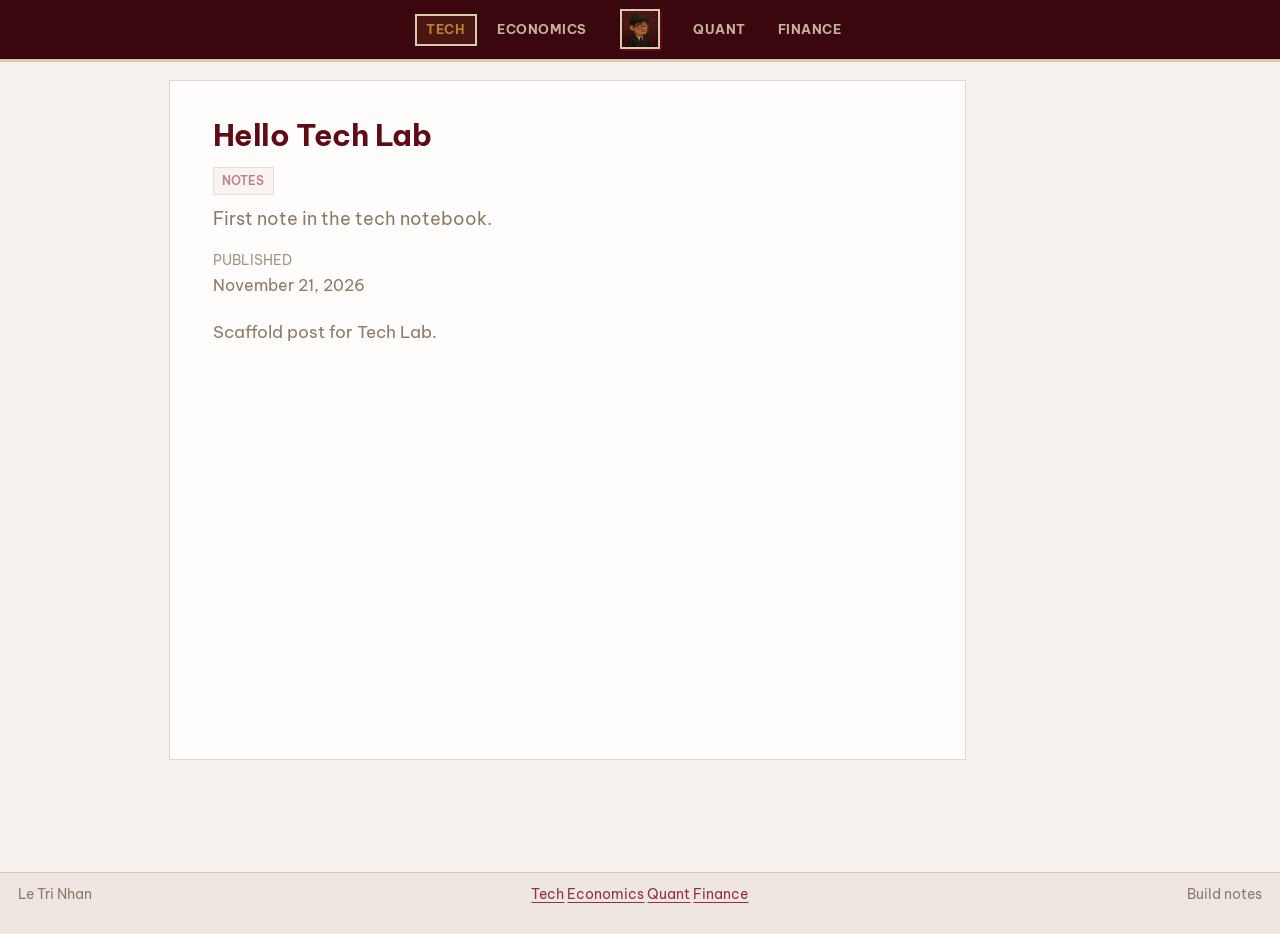
==== posts/hello-tech/index.html @ cac1fa3d "Built site for gh-pages" ====
<!DOCTYPE html>
<html xmlns="http://www.w3.org/1999/xhtml" lang="en" xml:lang="en"><head>

<meta charset="utf-8">
<meta name="generator" content="quarto-1.7.32">

<meta name="viewport" content="width=device-width, initial-scale=1.0, user-scalable=yes">

<meta name="dcterms.date" content="2026-11-21">
<meta name="description" content="First note in the tech notebook.">

<title>Hello Tech Lab – Tech Lab</title>
<style>
code{white-space: pre-wrap;}
span.smallcaps{font-variant: small-caps;}
div.columns{display: flex; gap: min(4vw, 1.5em);}
div.column{flex: auto; overflow-x: auto;}
div.hanging-indent{margin-left: 1.5em; text-indent: -1.5em;}
ul.task-list{list-style: none;}
ul.task-list li input[type="checkbox"] {
  width: 0.8em;
  margin: 0 0.8em 0.2em -1em; /* quarto-specific, see https://github.com/quarto-dev/quarto-cli/issues/4556 */ 
  vertical-align: middle;
}
</style>


<script src="../../site_libs/quarto-nav/quarto-nav.js"></script>
<script src="../../site_libs/quarto-nav/headroom.min.js"></script>
<link href="../../styles/favicon.svg" rel="icon" type="image/svg+xml">
<script src="../../site_libs/clipboard/clipboard.min.js"></script>
<script src="../../site_libs/quarto-html/quarto.js" type="module"></script>
<script src="../../site_libs/quarto-html/tabsets/tabsets.js" type="module"></script>
<script src="../../site_libs/quarto-html/popper.min.js"></script>
<script src="../../site_libs/quarto-html/tippy.umd.min.js"></script>
<script src="../../site_libs/quarto-html/anchor.min.js"></script>
<link href="../../site_libs/quarto-html/tippy.css" rel="stylesheet">
<link href="../../site_libs/quarto-html/quarto-syntax-highlighting-37eea08aefeeee20ff55810ff984fec1.css" rel="stylesheet" id="quarto-text-highlighting-styles">
<script src="../../site_libs/bootstrap/bootstrap.min.js"></script>
<link href="../../site_libs/bootstrap/bootstrap-icons.css" rel="stylesheet">
<link href="../../site_libs/bootstrap/bootstrap-57586d6ea53fc502cd221a1d5264421c.min.css" rel="stylesheet" append-hash="true" id="quarto-bootstrap" data-mode="light">
<script id="quarto-search-options" type="application/json">{
  "language": {
    "search-no-results-text": "No results",
    "search-matching-documents-text": "matching documents",
    "search-copy-link-title": "Copy link to search",
    "search-hide-matches-text": "Hide additional matches",
    "search-more-match-text": "more match in this document",
    "search-more-matches-text": "more matches in this document",
    "search-clear-button-title": "Clear",
    "search-text-placeholder": "",
    "search-detached-cancel-button-title": "Cancel",
    "search-submit-button-title": "Submit",
    "search-label": "Search"
  }
}</script>


</head>

<body class="nav-fixed quarto-light">

<div id="quarto-search-results"></div>
  <header id="quarto-header" class="headroom fixed-top">
    <nav class="navbar navbar-expand-lg " data-bs-theme="dark">
      <div class="navbar-container container-fluid">
      <div class="navbar-brand-container mx-auto">
    <a href="../../index.html" class="navbar-brand navbar-brand-logo">
    <img src="../../styles/avatar.jpg" alt="Le Tri Nhan" class="navbar-logo">
    </a>
  </div>
          <button class="navbar-toggler" type="button" data-bs-toggle="collapse" data-bs-target="#navbarCollapse" aria-controls="navbarCollapse" role="menu" aria-expanded="false" aria-label="Toggle navigation" onclick="if (window.quartoToggleHeadroom) { window.quartoToggleHeadroom(); }">
  <span class="navbar-toggler-icon"></span>
</button>
          <div class="collapse navbar-collapse" id="navbarCollapse">
            <ul class="navbar-nav navbar-nav-scroll me-auto">
  <li class="nav-item">
    <a class="nav-link" href="https://letrinhandn.github.io/tech-lab/"> 
<span class="menu-text">Tech</span></a>
  </li>  
  <li class="nav-item">
    <a class="nav-link" href="https://letrinhandn.github.io/economic-lab/"> 
<span class="menu-text">Economics</span></a>
  </li>  
</ul>
            <ul class="navbar-nav navbar-nav-scroll ms-auto">
  <li class="nav-item">
    <a class="nav-link" href="https://letrinhandn.github.io/quant-theory-lab/"> 
<span class="menu-text">Quant</span></a>
  </li>  
  <li class="nav-item">
    <a class="nav-link" href="https://letrinhandn.github.io/investment-research-lab/"> 
<span class="menu-text">Finance</span></a>
  </li>  
</ul>
          </div> <!-- /navcollapse -->
            <div class="quarto-navbar-tools">
</div>
      </div> <!-- /container-fluid -->
    </nav>
</header>
<!-- content -->
<div id="quarto-content" class="quarto-container page-columns page-rows-contents page-layout-article page-navbar">
<!-- sidebar -->
<!-- margin-sidebar -->
    <div id="quarto-margin-sidebar" class="sidebar margin-sidebar zindex-bottom">
        
    </div>
<!-- main -->
<main class="content" id="quarto-document-content">

<header id="title-block-header" class="quarto-title-block default">
<div class="quarto-title">
<h1 class="title">Hello Tech Lab</h1>
  <div class="quarto-categories">
    <div class="quarto-category">notes</div>
  </div>
  </div>

<div>
  <div class="description">
    First note in the tech notebook.
  </div>
</div>


<div class="quarto-title-meta">

    
    <div>
    <div class="quarto-title-meta-heading">Published</div>
    <div class="quarto-title-meta-contents">
      <p class="date">November 21, 2026</p>
    </div>
  </div>
  
    
  </div>
  


</header>


<p>Scaffold post for Tech Lab.</p>



</main> <!-- /main -->
<script>
document.addEventListener("DOMContentLoaded", function () {
  var brand = document.querySelector(".navbar-brand");
  if (brand) brand.setAttribute("href", "https://letrinhandn.github.io/letrinhan-site/");
});
</script>
<script id="quarto-html-after-body" type="application/javascript">
  window.document.addEventListener("DOMContentLoaded", function (event) {
    const icon = "";
    const anchorJS = new window.AnchorJS();
    anchorJS.options = {
      placement: 'right',
      icon: icon
    };
    anchorJS.add('.anchored');
    const isCodeAnnotation = (el) => {
      for (const clz of el.classList) {
        if (clz.startsWith('code-annotation-')) {                     
          return true;
        }
      }
      return false;
    }
    const onCopySuccess = function(e) {
      // button target
      const button = e.trigger;
      // don't keep focus
      button.blur();
      // flash "checked"
      button.classList.add('code-copy-button-checked');
      var currentTitle = button.getAttribute("title");
      button.setAttribute("title", "Copied!");
      let tooltip;
      if (window.bootstrap) {
        button.setAttribute("data-bs-toggle", "tooltip");
        button.setAttribute("data-bs-placement", "left");
        button.setAttribute("data-bs-title", "Copied!");
        tooltip = new bootstrap.Tooltip(button, 
          { trigger: "manual", 
            customClass: "code-copy-button-tooltip",
            offset: [0, -8]});
        tooltip.show();    
      }
      setTimeout(function() {
        if (tooltip) {
          tooltip.hide();
          button.removeAttribute("data-bs-title");
          button.removeAttribute("data-bs-toggle");
          button.removeAttribute("data-bs-placement");
        }
        button.setAttribute("title", currentTitle);
        button.classList.remove('code-copy-button-checked');
      }, 1000);
      // clear code selection
      e.clearSelection();
    }
    const getTextToCopy = function(trigger) {
        const codeEl = trigger.previousElementSibling.cloneNode(true);
        for (const childEl of codeEl.children) {
          if (isCodeAnnotation(childEl)) {
            childEl.remove();
          }
        }
        return codeEl.innerText;
    }
    const clipboard = new window.ClipboardJS('.code-copy-button:not([data-in-quarto-modal])', {
      text: getTextToCopy
    });
    clipboard.on('success', onCopySuccess);
    if (window.document.getElementById('quarto-embedded-source-code-modal')) {
      const clipboardModal = new window.ClipboardJS('.code-copy-button[data-in-quarto-modal]', {
        text: getTextToCopy,
        container: window.document.getElementById('quarto-embedded-source-code-modal')
      });
      clipboardModal.on('success', onCopySuccess);
    }
      var localhostRegex = new RegExp(/^(?:http|https):\/\/localhost\:?[0-9]*\//);
      var mailtoRegex = new RegExp(/^mailto:/);
        var filterRegex = new RegExp("https:\/\/letrinhandn\.github\.io\/tech-lab");
      var isInternal = (href) => {
          return filterRegex.test(href) || localhostRegex.test(href) || mailtoRegex.test(href);
      }
      // Inspect non-navigation links and adorn them if external
     var links = window.document.querySelectorAll('a[href]:not(.nav-link):not(.navbar-brand):not(.toc-action):not(.sidebar-link):not(.sidebar-item-toggle):not(.pagination-link):not(.no-external):not([aria-hidden]):not(.dropdown-item):not(.quarto-navigation-tool):not(.about-link)');
      for (var i=0; i<links.length; i++) {
        const link = links[i];
        if (!isInternal(link.href)) {
          // undo the damage that might have been done by quarto-nav.js in the case of
          // links that we want to consider external
          if (link.dataset.originalHref !== undefined) {
            link.href = link.dataset.originalHref;
          }
            // target, if specified
            link.setAttribute("target", "_blank");
            if (link.getAttribute("rel") === null) {
              link.setAttribute("rel", "noopener");
            }
        }
      }
    function tippyHover(el, contentFn, onTriggerFn, onUntriggerFn) {
      const config = {
        allowHTML: true,
        maxWidth: 500,
        delay: 100,
        arrow: false,
        appendTo: function(el) {
            return el.parentElement;
        },
        interactive: true,
        interactiveBorder: 10,
        theme: 'quarto',
        placement: 'bottom-start',
      };
      if (contentFn) {
        config.content = contentFn;
      }
      if (onTriggerFn) {
        config.onTrigger = onTriggerFn;
      }
      if (onUntriggerFn) {
        config.onUntrigger = onUntriggerFn;
      }
      window.tippy(el, config); 
    }
    const noterefs = window.document.querySelectorAll('a[role="doc-noteref"]');
    for (var i=0; i<noterefs.length; i++) {
      const ref = noterefs[i];
      tippyHover(ref, function() {
        // use id or data attribute instead here
        let href = ref.getAttribute('data-footnote-href') || ref.getAttribute('href');
        try { href = new URL(href).hash; } catch {}
        const id = href.replace(/^#\/?/, "");
        const note = window.document.getElementById(id);
        if (note) {
          return note.innerHTML;
        } else {
          return "";
        }
      });
    }
    const xrefs = window.document.querySelectorAll('a.quarto-xref');
    const processXRef = (id, note) => {
      // Strip column container classes
      const stripColumnClz = (el) => {
        el.classList.remove("page-full", "page-columns");
        if (el.children) {
          for (const child of el.children) {
            stripColumnClz(child);
          }
        }
      }
      stripColumnClz(note)
      if (id === null || id.startsWith('sec-')) {
        // Special case sections, only their first couple elements
        const container = document.createElement("div");
        if (note.children && note.children.length > 2) {
          container.appendChild(note.children[0].cloneNode(true));
          for (let i = 1; i < note.children.length; i++) {
            const child = note.children[i];
            if (child.tagName === "P" && child.innerText === "") {
              continue;
            } else {
              container.appendChild(child.cloneNode(true));
              break;
            }
          }
          if (window.Quarto?.typesetMath) {
            window.Quarto.typesetMath(container);
          }
          return container.innerHTML
        } else {
          if (window.Quarto?.typesetMath) {
            window.Quarto.typesetMath(note);
          }
          return note.innerHTML;
        }
      } else {
        // Remove any anchor links if they are present
        const anchorLink = note.querySelector('a.anchorjs-link');
        if (anchorLink) {
          anchorLink.remove();
        }
        if (window.Quarto?.typesetMath) {
          window.Quarto.typesetMath(note);
        }
        if (note.classList.contains("callout")) {
          return note.outerHTML;
        } else {
          return note.innerHTML;
        }
      }
    }
    for (var i=0; i<xrefs.length; i++) {
      const xref = xrefs[i];
      tippyHover(xref, undefined, function(instance) {
        instance.disable();
        let url = xref.getAttribute('href');
        let hash = undefined; 
        if (url.startsWith('#')) {
          hash = url;
        } else {
          try { hash = new URL(url).hash; } catch {}
        }
        if (hash) {
          const id = hash.replace(/^#\/?/, "");
          const note = window.document.getElementById(id);
          if (note !== null) {
            try {
              const html = processXRef(id, note.cloneNode(true));
              instance.setContent(html);
            } finally {
              instance.enable();
              instance.show();
            }
          } else {
            // See if we can fetch this
            fetch(url.split('#')[0])
            .then(res => res.text())
            .then(html => {
              const parser = new DOMParser();
              const htmlDoc = parser.parseFromString(html, "text/html");
              const note = htmlDoc.getElementById(id);
              if (note !== null) {
                const html = processXRef(id, note);
                instance.setContent(html);
              } 
            }).finally(() => {
              instance.enable();
              instance.show();
            });
          }
        } else {
          // See if we can fetch a full url (with no hash to target)
          // This is a special case and we should probably do some content thinning / targeting
          fetch(url)
          .then(res => res.text())
          .then(html => {
            const parser = new DOMParser();
            const htmlDoc = parser.parseFromString(html, "text/html");
            const note = htmlDoc.querySelector('main.content');
            if (note !== null) {
              // This should only happen for chapter cross references
              // (since there is no id in the URL)
              // remove the first header
              if (note.children.length > 0 && note.children[0].tagName === "HEADER") {
                note.children[0].remove();
              }
              const html = processXRef(null, note);
              instance.setContent(html);
            } 
          }).finally(() => {
            instance.enable();
            instance.show();
          });
        }
      }, function(instance) {
      });
    }
        let selectedAnnoteEl;
        const selectorForAnnotation = ( cell, annotation) => {
          let cellAttr = 'data-code-cell="' + cell + '"';
          let lineAttr = 'data-code-annotation="' +  annotation + '"';
          const selector = 'span[' + cellAttr + '][' + lineAttr + ']';
          return selector;
        }
        const selectCodeLines = (annoteEl) => {
          const doc = window.document;
          const targetCell = annoteEl.getAttribute("data-target-cell");
          const targetAnnotation = annoteEl.getAttribute("data-target-annotation");
          const annoteSpan = window.document.querySelector(selectorForAnnotation(targetCell, targetAnnotation));
          const lines = annoteSpan.getAttribute("data-code-lines").split(",");
          const lineIds = lines.map((line) => {
            return targetCell + "-" + line;
          })
          let top = null;
          let height = null;
          let parent = null;
          if (lineIds.length > 0) {
              //compute the position of the single el (top and bottom and make a div)
              const el = window.document.getElementById(lineIds[0]);
              top = el.offsetTop;
              height = el.offsetHeight;
              parent = el.parentElement.parentElement;
            if (lineIds.length > 1) {
              const lastEl = window.document.getElementById(lineIds[lineIds.length - 1]);
              const bottom = lastEl.offsetTop + lastEl.offsetHeight;
              height = bottom - top;
            }
            if (top !== null && height !== null && parent !== null) {
              // cook up a div (if necessary) and position it 
              let div = window.document.getElementById("code-annotation-line-highlight");
              if (div === null) {
                div = window.document.createElement("div");
                div.setAttribute("id", "code-annotation-line-highlight");
                div.style.position = 'absolute';
                parent.appendChild(div);
              }
              div.style.top = top - 2 + "px";
              div.style.height = height + 4 + "px";
              div.style.left = 0;
              let gutterDiv = window.document.getElementById("code-annotation-line-highlight-gutter");
              if (gutterDiv === null) {
                gutterDiv = window.document.createElement("div");
                gutterDiv.setAttribute("id", "code-annotation-line-highlight-gutter");
                gutterDiv.style.position = 'absolute';
                const codeCell = window.document.getElementById(targetCell);
                const gutter = codeCell.querySelector('.code-annotation-gutter');
                gutter.appendChild(gutterDiv);
              }
              gutterDiv.style.top = top - 2 + "px";
              gutterDiv.style.height = height + 4 + "px";
            }
            selectedAnnoteEl = annoteEl;
          }
        };
        const unselectCodeLines = () => {
          const elementsIds = ["code-annotation-line-highlight", "code-annotation-line-highlight-gutter"];
          elementsIds.forEach((elId) => {
            const div = window.document.getElementById(elId);
            if (div) {
              div.remove();
            }
          });
          selectedAnnoteEl = undefined;
        };
          // Handle positioning of the toggle
      window.addEventListener(
        "resize",
        throttle(() => {
          elRect = undefined;
          if (selectedAnnoteEl) {
            selectCodeLines(selectedAnnoteEl);
          }
        }, 10)
      );
      function throttle(fn, ms) {
      let throttle = false;
      let timer;
        return (...args) => {
          if(!throttle) { // first call gets through
              fn.apply(this, args);
              throttle = true;
          } else { // all the others get throttled
              if(timer) clearTimeout(timer); // cancel #2
              timer = setTimeout(() => {
                fn.apply(this, args);
                timer = throttle = false;
              }, ms);
          }
        };
      }
        // Attach click handler to the DT
        const annoteDls = window.document.querySelectorAll('dt[data-target-cell]');
        for (const annoteDlNode of annoteDls) {
          annoteDlNode.addEventListener('click', (event) => {
            const clickedEl = event.target;
            if (clickedEl !== selectedAnnoteEl) {
              unselectCodeLines();
              const activeEl = window.document.querySelector('dt[data-target-cell].code-annotation-active');
              if (activeEl) {
                activeEl.classList.remove('code-annotation-active');
              }
              selectCodeLines(clickedEl);
              clickedEl.classList.add('code-annotation-active');
            } else {
              // Unselect the line
              unselectCodeLines();
              clickedEl.classList.remove('code-annotation-active');
            }
          });
        }
    const findCites = (el) => {
      const parentEl = el.parentElement;
      if (parentEl) {
        const cites = parentEl.dataset.cites;
        if (cites) {
          return {
            el,
            cites: cites.split(' ')
          };
        } else {
          return findCites(el.parentElement)
        }
      } else {
        return undefined;
      }
    };
    var bibliorefs = window.document.querySelectorAll('a[role="doc-biblioref"]');
    for (var i=0; i<bibliorefs.length; i++) {
      const ref = bibliorefs[i];
      const citeInfo = findCites(ref);
      if (citeInfo) {
        tippyHover(citeInfo.el, function() {
          var popup = window.document.createElement('div');
          citeInfo.cites.forEach(function(cite) {
            var citeDiv = window.document.createElement('div');
            citeDiv.classList.add('hanging-indent');
            citeDiv.classList.add('csl-entry');
            var biblioDiv = window.document.getElementById('ref-' + cite);
            if (biblioDiv) {
              citeDiv.innerHTML = biblioDiv.innerHTML;
            }
            popup.appendChild(citeDiv);
          });
          return popup.innerHTML;
        });
      }
    }
  });
  </script>
</div> <!-- /content -->
<footer class="footer">
  <div class="nav-footer">
    <div class="nav-footer-left">
<p>Le Tri Nhan</p>
</div>   
    <div class="nav-footer-center">
<p><a href="https://letrinhandn.github.io/tech-lab/">Tech</a> <a href="https://letrinhandn.github.io/economic-lab/">Economics</a> <a href="https://letrinhandn.github.io/quant-theory-lab/">Quant</a> <a href="https://letrinhandn.github.io/investment-research-lab/">Finance</a></p>
</div>
    <div class="nav-footer-right">
<p>Build notes</p>
</div>
  </div>
</footer>




</body></html>
---- site_libs/quarto-html/tippy.css ----
.tippy-box[data-animation=fade][data-state=hidden]{opacity:0}[data-tippy-root]{max-width:calc(100vw - 10px)}.tippy-box{position:relative;background-color:#333;color:#fff;border-radius:4px;font-size:14px;line-height:1.4;white-space:normal;outline:0;transition-property:transform,visibility,opacity}.tippy-box[data-placement^=top]>.tippy-arrow{bottom:0}.tippy-box[data-placement^=top]>.tippy-arrow:before{bottom:-7px;left:0;border-width:8px 8px 0;border-top-color:initial;transform-origin:center top}.tippy-box[data-placement^=bottom]>.tippy-arrow{top:0}.tippy-box[data-placement^=bottom]>.tippy-arrow:before{top:-7px;left:0;border-width:0 8px 8px;border-bottom-color:initial;transform-origin:center bottom}.tippy-box[data-placement^=left]>.tippy-arrow{right:0}.tippy-box[data-placement^=left]>.tippy-arrow:before{border-width:8px 0 8px 8px;border-left-color:initial;right:-7px;transform-origin:center left}.tippy-box[data-placement^=right]>.tippy-arrow{left:0}.tippy-box[data-placement^=right]>.tippy-arrow:before{left:-7px;border-width:8px 8px 8px 0;border-right-color:initial;transform-origin:center right}.tippy-box[data-inertia][data-state=visible]{transition-timing-function:cubic-bezier(.54,1.5,.38,1.11)}.tippy-arrow{width:16px;height:16px;color:#333}.tippy-arrow:before{content:"";position:absolute;border-color:transparent;border-style:solid}.tippy-content{position:relative;padding:5px 9px;z-index:1}
---- site_libs/quarto-html/quarto-syntax-highlighting-37eea08aefeeee20ff55810ff984fec1.css ----
/* quarto syntax highlight colors */
:root {
  --quarto-hl-ot-color: #003B4F;
  --quarto-hl-at-color: #657422;
  --quarto-hl-ss-color: #20794D;
  --quarto-hl-an-color: #5E5E5E;
  --quarto-hl-fu-color: #4758AB;
  --quarto-hl-st-color: #20794D;
  --quarto-hl-cf-color: #003B4F;
  --quarto-hl-op-color: #5E5E5E;
  --quarto-hl-er-color: #AD0000;
  --quarto-hl-bn-color: #AD0000;
  --quarto-hl-al-color: #AD0000;
  --quarto-hl-va-color: #111111;
  --quarto-hl-bu-color: inherit;
  --quarto-hl-ex-color: inherit;
  --quarto-hl-pp-color: #AD0000;
  --quarto-hl-in-color: #5E5E5E;
  --quarto-hl-vs-color: #20794D;
  --quarto-hl-wa-color: #5E5E5E;
  --quarto-hl-do-color: #5E5E5E;
  --quarto-hl-im-color: #00769E;
  --quarto-hl-ch-color: #20794D;
  --quarto-hl-dt-color: #AD0000;
  --quarto-hl-fl-color: #AD0000;
  --quarto-hl-co-color: #5E5E5E;
  --quarto-hl-cv-color: #5E5E5E;
  --quarto-hl-cn-color: #8f5902;
  --quarto-hl-sc-color: #5E5E5E;
  --quarto-hl-dv-color: #AD0000;
  --quarto-hl-kw-color: #003B4F;
}

/* other quarto variables */
:root {
  --quarto-font-monospace: SFMono-Regular, Menlo, Monaco, Consolas, "Liberation Mono", "Courier New", monospace;
}

/* syntax highlight based on Pandoc's rules */
pre > code.sourceCode > span {
  color: #003B4F;
}

code.sourceCode > span {
  color: #003B4F;
}

div.sourceCode,
div.sourceCode pre.sourceCode {
  color: #003B4F;
}

/* Normal */
code span {
  color: #003B4F;
}

/* Alert */
code span.al {
  color: #AD0000;
  font-style: inherit;
}

/* Annotation */
code span.an {
  color: #5E5E5E;
  font-style: inherit;
}

/* Attribute */
code span.at {
  color: #657422;
  font-style: inherit;
}

/* BaseN */
code span.bn {
  color: #AD0000;
  font-style: inherit;
}

/* BuiltIn */
code span.bu {
  font-style: inherit;
}

/* ControlFlow */
code span.cf {
  color: #003B4F;
  font-weight: bold;
  font-style: inherit;
}

/* Char */
code span.ch {
  color: #20794D;
  font-style: inherit;
}

/* Constant */
code span.cn {
  color: #8f5902;
  font-style: inherit;
}

/* Comment */
code span.co {
  color: #5E5E5E;
  font-style: inherit;
}

/* CommentVar */
code span.cv {
  color: #5E5E5E;
  font-style: italic;
}

/* Documentation */
code span.do {
  color: #5E5E5E;
  font-style: italic;
}

/* DataType */
code span.dt {
  color: #AD0000;
  font-style: inherit;
}

/* DecVal */
code span.dv {
  color: #AD0000;
  font-style: inherit;
}

/* Error */
code span.er {
  color: #AD0000;
  font-style: inherit;
}

/* Extension */
code span.ex {
  font-style: inherit;
}

/* Float */
code span.fl {
  color: #AD0000;
  font-style: inherit;
}

/* Function */
code span.fu {
  color: #4758AB;
  font-style: inherit;
}

/* Import */
code span.im {
  color: #00769E;
  font-style: inherit;
}

/* Information */
code span.in {
  color: #5E5E5E;
  font-style: inherit;
}

/* Keyword */
code span.kw {
  color: #003B4F;
  font-weight: bold;
  font-style: inherit;
}

/* Operator */
code span.op {
  color: #5E5E5E;
  font-style: inherit;
}

/* Other */
code span.ot {
  color: #003B4F;
  font-style: inherit;
}

/* Preprocessor */
code span.pp {
  color: #AD0000;
  font-style: inherit;
}

/* SpecialChar */
code span.sc {
  color: #5E5E5E;
  font-style: inherit;
}

/* SpecialString */
code span.ss {
  color: #20794D;
  font-style: inherit;
}

/* String */
code span.st {
  color: #20794D;
  font-style: inherit;
}

/* Variable */
code span.va {
  color: #111111;
  font-style: inherit;
}

/* VerbatimString */
code span.vs {
  color: #20794D;
  font-style: inherit;
}

/* Warning */
code span.wa {
  color: #5E5E5E;
  font-style: italic;
}

.prevent-inlining {
  content: "</";
}

/*# sourceMappingURL=27d3d809615f7771493d095567f04340.css.map */
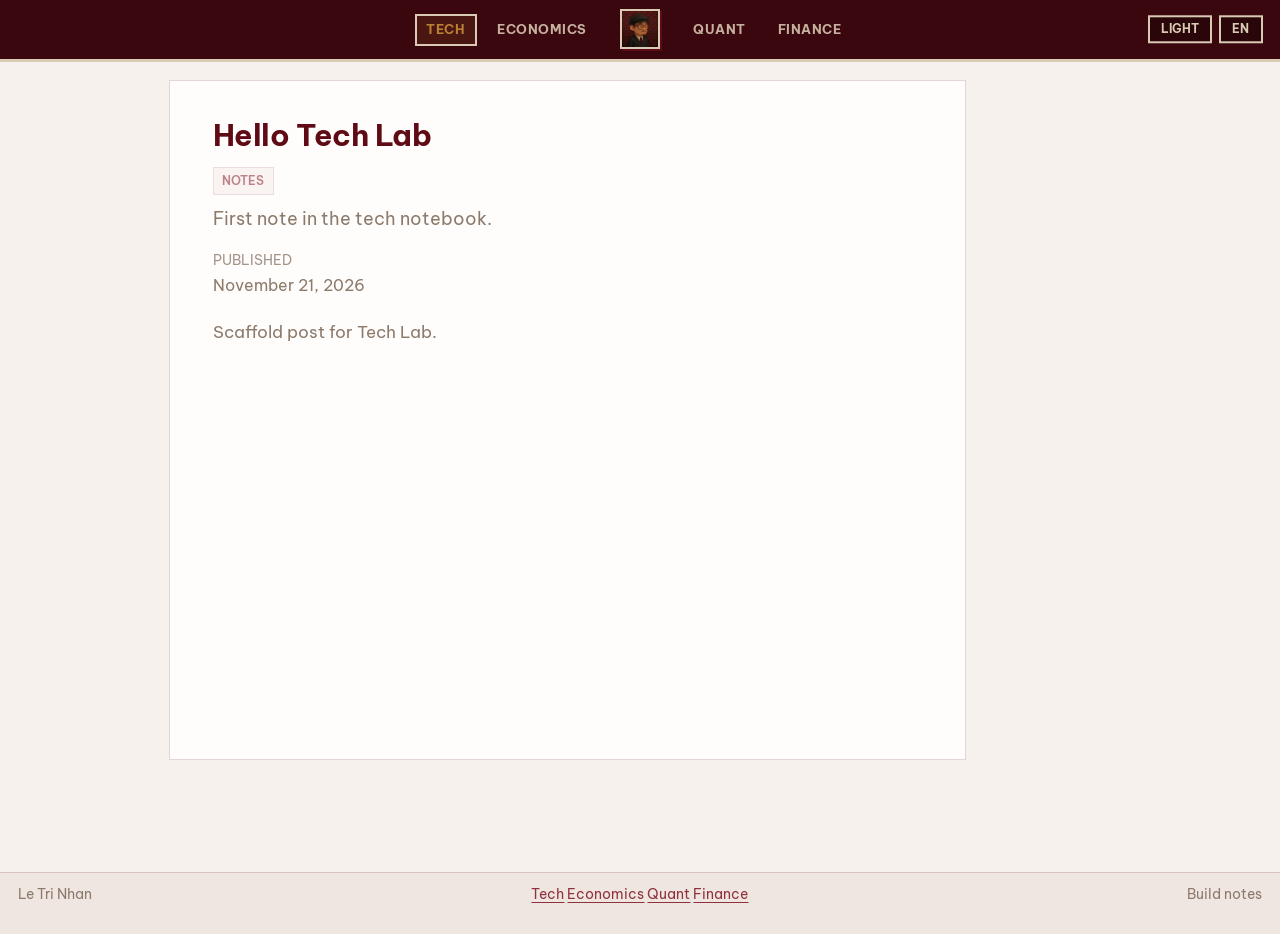
==== commit d3928b60: "Built site for gh-pages" ====
--- a/posts/hello-tech/index.html
+++ b/posts/hello-tech/index.html
@@ -38,7 +38,7 @@
 <link href="../../site_libs/quarto-html/quarto-syntax-highlighting-37eea08aefeeee20ff55810ff984fec1.css" rel="stylesheet" id="quarto-text-highlighting-styles">
 <script src="../../site_libs/bootstrap/bootstrap.min.js"></script>
 <link href="../../site_libs/bootstrap/bootstrap-icons.css" rel="stylesheet">
-<link href="../../site_libs/bootstrap/bootstrap-57586d6ea53fc502cd221a1d5264421c.min.css" rel="stylesheet" append-hash="true" id="quarto-bootstrap" data-mode="light">
+<link href="../../site_libs/bootstrap/bootstrap-9881e7fa3350025c8b9a6092977fd7bc.min.css" rel="stylesheet" append-hash="true" id="quarto-bootstrap" data-mode="light">
 <script id="quarto-search-options" type="application/json">{
   "language": {
     "search-no-results-text": "No results",
@@ -54,6 +54,21 @@
     "search-label": "Search"
   }
 }</script>
+<script>
+(function () {
+  try {
+    var t = localStorage.getItem("letrinhan-site-theme");
+    if (t !== "light" && t !== "dark") {
+      t = window.matchMedia("(prefers-color-scheme: light)").matches
+        ? "light"
+        : "dark";
+    }
+    document.documentElement.dataset.theme = t;
+  } catch (e) {
+    document.documentElement.dataset.theme = "dark";
+  }
+})();
+</script>
 
 
 </head>
@@ -149,8 +164,82 @@
 </main> <!-- /main -->
 <script>
 document.addEventListener("DOMContentLoaded", function () {
+  var THEME_KEY = "letrinhan-site-theme";
+  var LANG_KEY = "letrinhan-site-locale";
+
   var brand = document.querySelector(".navbar-brand");
   if (brand) brand.setAttribute("href", "https://letrinhandn.github.io/letrinhan-site/");
+
+  document.querySelectorAll(".quarto-listing-category-title").forEach(function (el) {
+    el.textContent = "Tags";
+  });
+
+  function readTheme() {
+    try {
+      var t = localStorage.getItem(THEME_KEY);
+      if (t === "light" || t === "dark") return t;
+    } catch (e) {}
+    return document.documentElement.dataset.theme === "light" ? "light" : "dark";
+  }
+
+  function readLang() {
+    try {
+      var l = localStorage.getItem(LANG_KEY);
+      if (l === "vi" || l === "en") return l;
+    } catch (e) {}
+    return (navigator.language || "vi").toLowerCase().startsWith("vi") ? "vi" : "en";
+  }
+
+  function applyTheme(theme) {
+    document.documentElement.dataset.theme = theme;
+    try {
+      localStorage.setItem(THEME_KEY, theme);
+    } catch (e) {}
+    var btn = document.getElementById("theme-chip");
+    if (btn) {
+      var lang = readLang();
+      btn.textContent = theme === "dark" ? (lang === "vi" ? "Tối" : "Dark") : (lang === "vi" ? "Sáng" : "Light");
+    }
+  }
+
+  function applyLang(lang) {
+    try {
+      localStorage.setItem(LANG_KEY, lang);
+    } catch (e) {}
+    var btn = document.getElementById("lang-chip");
+    if (btn) btn.textContent = lang === "vi" ? "VI" : "EN";
+    applyTheme(readTheme());
+  }
+
+  var host = document.querySelector(".navbar");
+  if (host && !document.getElementById("site-controls")) {
+    var wrap = document.createElement("div");
+    wrap.className = "site-controls";
+    wrap.id = "site-controls";
+
+    var themeBtn = document.createElement("button");
+    themeBtn.type = "button";
+    themeBtn.className = "header-chip";
+    themeBtn.id = "theme-chip";
+    themeBtn.addEventListener("click", function () {
+      applyTheme(readTheme() === "dark" ? "light" : "dark");
+    });
+
+    var langBtn = document.createElement("button");
+    langBtn.type = "button";
+    langBtn.className = "header-chip";
+    langBtn.id = "lang-chip";
+    langBtn.addEventListener("click", function () {
+      applyLang(readLang() === "vi" ? "en" : "vi");
+    });
+
+    wrap.appendChild(themeBtn);
+    wrap.appendChild(langBtn);
+    host.appendChild(wrap);
+  }
+
+  applyTheme(readTheme());
+  applyLang(readLang());
 });
 </script>
 <script id="quarto-html-after-body" type="application/javascript">
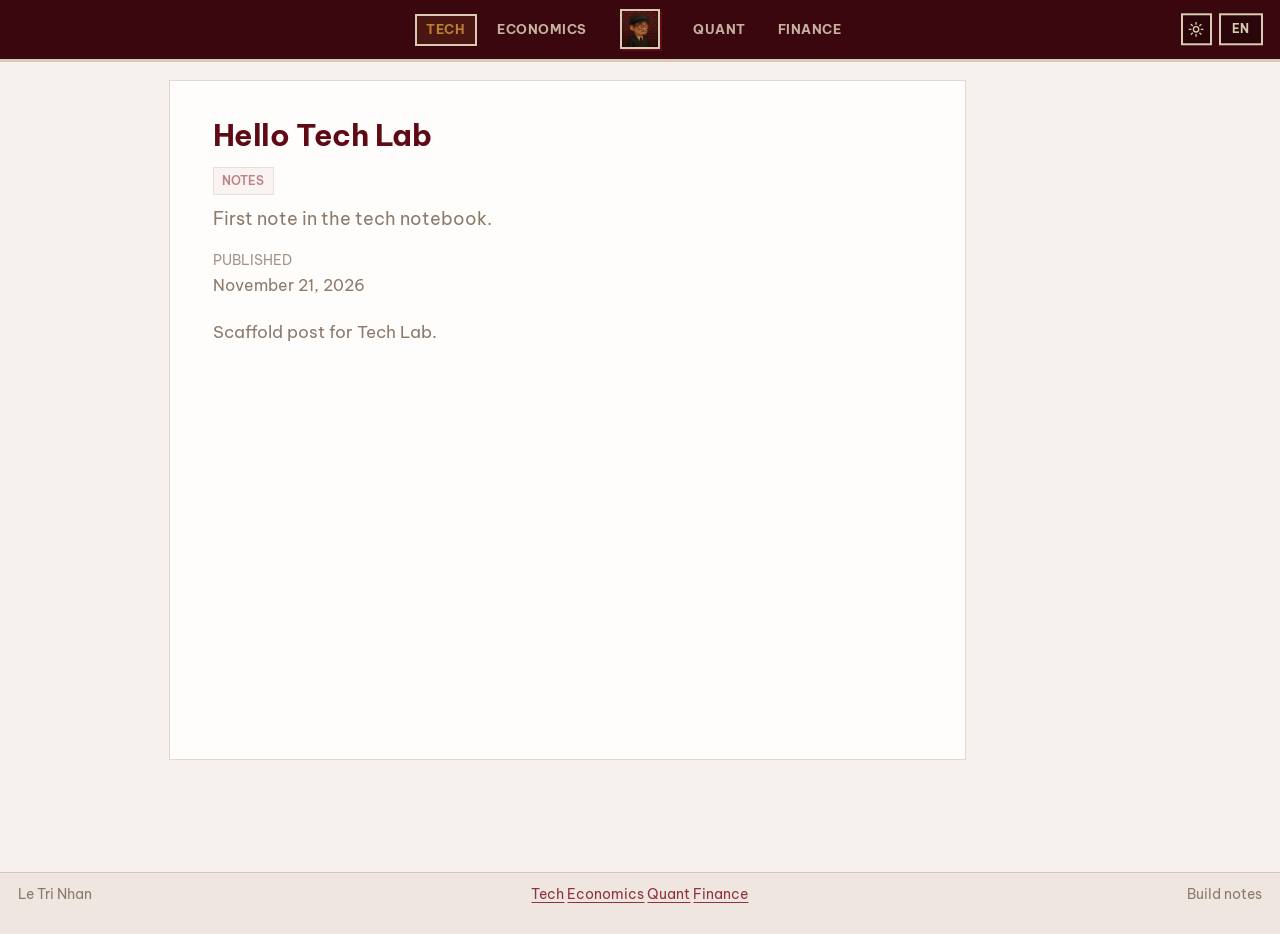
==== commit 4e8a777e: "Built site for gh-pages" ====
--- a/posts/hello-tech/index.html
+++ b/posts/hello-tech/index.html
@@ -38,7 +38,7 @@
 <link href="../../site_libs/quarto-html/quarto-syntax-highlighting-37eea08aefeeee20ff55810ff984fec1.css" rel="stylesheet" id="quarto-text-highlighting-styles">
 <script src="../../site_libs/bootstrap/bootstrap.min.js"></script>
 <link href="../../site_libs/bootstrap/bootstrap-icons.css" rel="stylesheet">
-<link href="../../site_libs/bootstrap/bootstrap-9881e7fa3350025c8b9a6092977fd7bc.min.css" rel="stylesheet" append-hash="true" id="quarto-bootstrap" data-mode="light">
+<link href="../../site_libs/bootstrap/bootstrap-8ab85789c8b25891539174f3eb4ebc6c.min.css" rel="stylesheet" append-hash="true" id="quarto-bootstrap" data-mode="light">
 <script id="quarto-search-options" type="application/json">{
   "language": {
     "search-no-results-text": "No results",
@@ -190,6 +190,14 @@
     return (navigator.language || "vi").toLowerCase().startsWith("vi") ? "vi" : "en";
   }
 
+  function sunSvg() {
+    return '<svg viewBox="0 0 24 24" aria-hidden="true" fill="none" stroke="currentColor" stroke-width="2"><circle cx="12" cy="12" r="4"/><path stroke-linecap="square" d="M12 2v2M12 20v2M4.9 4.9l1.4 1.4M17.7 17.7l1.4 1.4M2 12h2M20 12h2M4.9 19.1l1.4-1.4M17.7 6.3l1.4-1.4"/></svg>';
+  }
+
+  function moonSvg() {
+    return '<svg viewBox="0 0 24 24" aria-hidden="true" fill="currentColor"><path d="M20.5 14.2A8.5 8.5 0 0 1 9.8 3.5 7 7 0 1 0 20.5 14.2Z"/></svg>';
+  }
+
   function applyTheme(theme) {
     document.documentElement.dataset.theme = theme;
     try {
@@ -197,8 +205,8 @@
     } catch (e) {}
     var btn = document.getElementById("theme-chip");
     if (btn) {
-      var lang = readLang();
-      btn.textContent = theme === "dark" ? (lang === "vi" ? "Tối" : "Dark") : (lang === "vi" ? "Sáng" : "Light");
+      btn.innerHTML = theme === "dark" ? moonSvg() : sunSvg();
+      btn.setAttribute("aria-pressed", theme === "dark" ? "true" : "false");
     }
   }
 
@@ -208,7 +216,6 @@
     } catch (e) {}
     var btn = document.getElementById("lang-chip");
     if (btn) btn.textContent = lang === "vi" ? "VI" : "EN";
-    applyTheme(readTheme());
   }
 
   var host = document.querySelector(".navbar");
@@ -219,8 +226,10 @@
 
     var themeBtn = document.createElement("button");
     themeBtn.type = "button";
-    themeBtn.className = "header-chip";
+    themeBtn.className = "header-chip is-icon";
     themeBtn.id = "theme-chip";
+    themeBtn.setAttribute("aria-label", "Toggle theme");
+    themeBtn.title = "Toggle theme";
     themeBtn.addEventListener("click", function () {
       applyTheme(readTheme() === "dark" ? "light" : "dark");
     });
@@ -229,6 +238,8 @@
     langBtn.type = "button";
     langBtn.className = "header-chip";
     langBtn.id = "lang-chip";
+    langBtn.setAttribute("aria-label", "Toggle language");
+    langBtn.title = "Toggle language";
     langBtn.addEventListener("click", function () {
       applyLang(readLang() === "vi" ? "en" : "vi");
     });
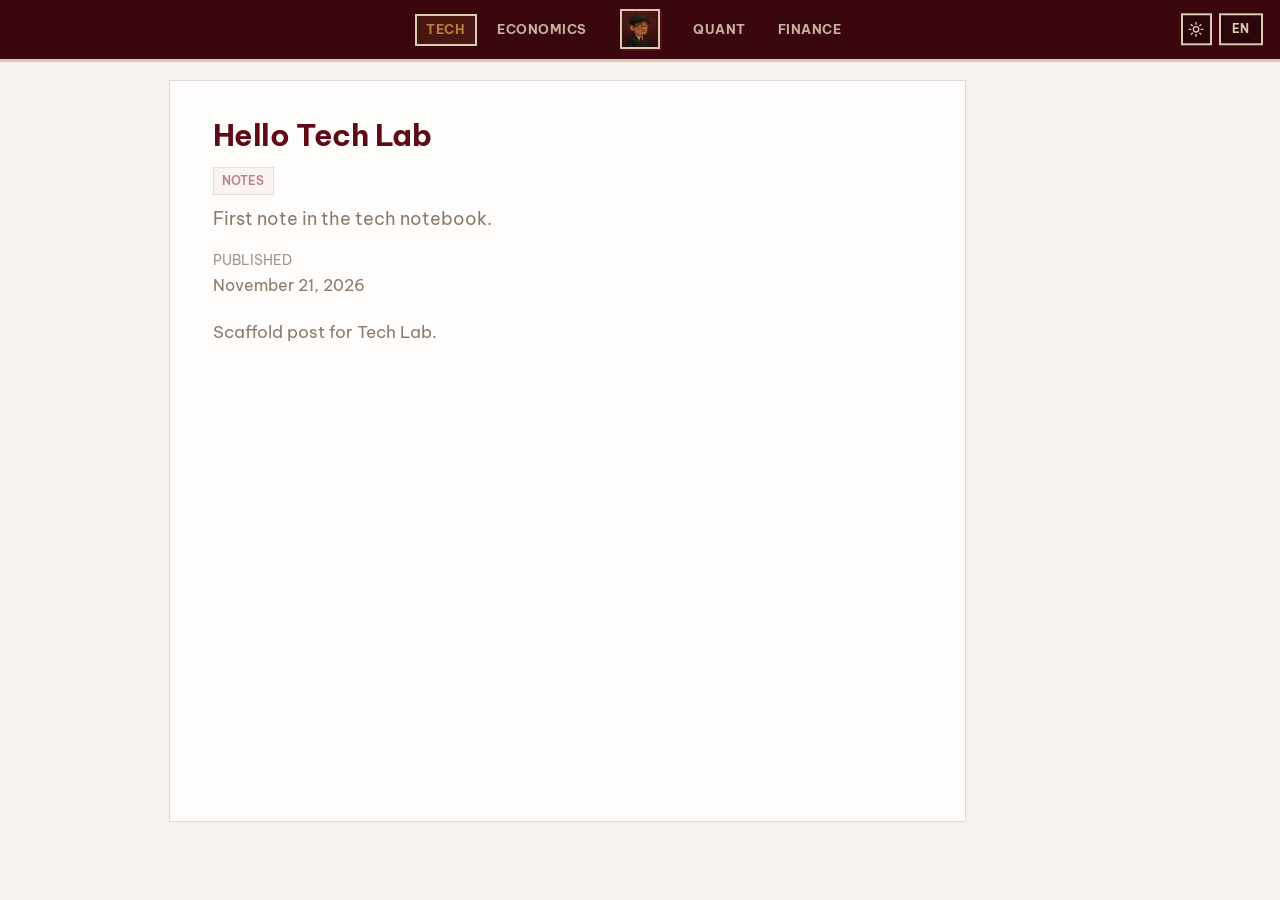
==== commit c4ee16fe: "Built site for gh-pages" ====
--- a/posts/hello-tech/index.html
+++ b/posts/hello-tech/index.html
@@ -38,7 +38,7 @@
 <link href="../../site_libs/quarto-html/quarto-syntax-highlighting-37eea08aefeeee20ff55810ff984fec1.css" rel="stylesheet" id="quarto-text-highlighting-styles">
 <script src="../../site_libs/bootstrap/bootstrap.min.js"></script>
 <link href="../../site_libs/bootstrap/bootstrap-icons.css" rel="stylesheet">
-<link href="../../site_libs/bootstrap/bootstrap-8ab85789c8b25891539174f3eb4ebc6c.min.css" rel="stylesheet" append-hash="true" id="quarto-bootstrap" data-mode="light">
+<link href="../../site_libs/bootstrap/bootstrap-fef182dcad47bb87d0151bf812405d9f.min.css" rel="stylesheet" append-hash="true" id="quarto-bootstrap" data-mode="light">
 <script id="quarto-search-options" type="application/json">{
   "language": {
     "search-no-results-text": "No results",
@@ -658,19 +658,6 @@
   });
   </script>
 </div> <!-- /content -->
-<footer class="footer">
-  <div class="nav-footer">
-    <div class="nav-footer-left">
-<p>Le Tri Nhan</p>
-</div>   
-    <div class="nav-footer-center">
-<p><a href="https://letrinhandn.github.io/tech-lab/">Tech</a> <a href="https://letrinhandn.github.io/economic-lab/">Economics</a> <a href="https://letrinhandn.github.io/quant-theory-lab/">Quant</a> <a href="https://letrinhandn.github.io/investment-research-lab/">Finance</a></p>
-</div>
-    <div class="nav-footer-right">
-<p>Build notes</p>
-</div>
-  </div>
-</footer>
 
 
 
